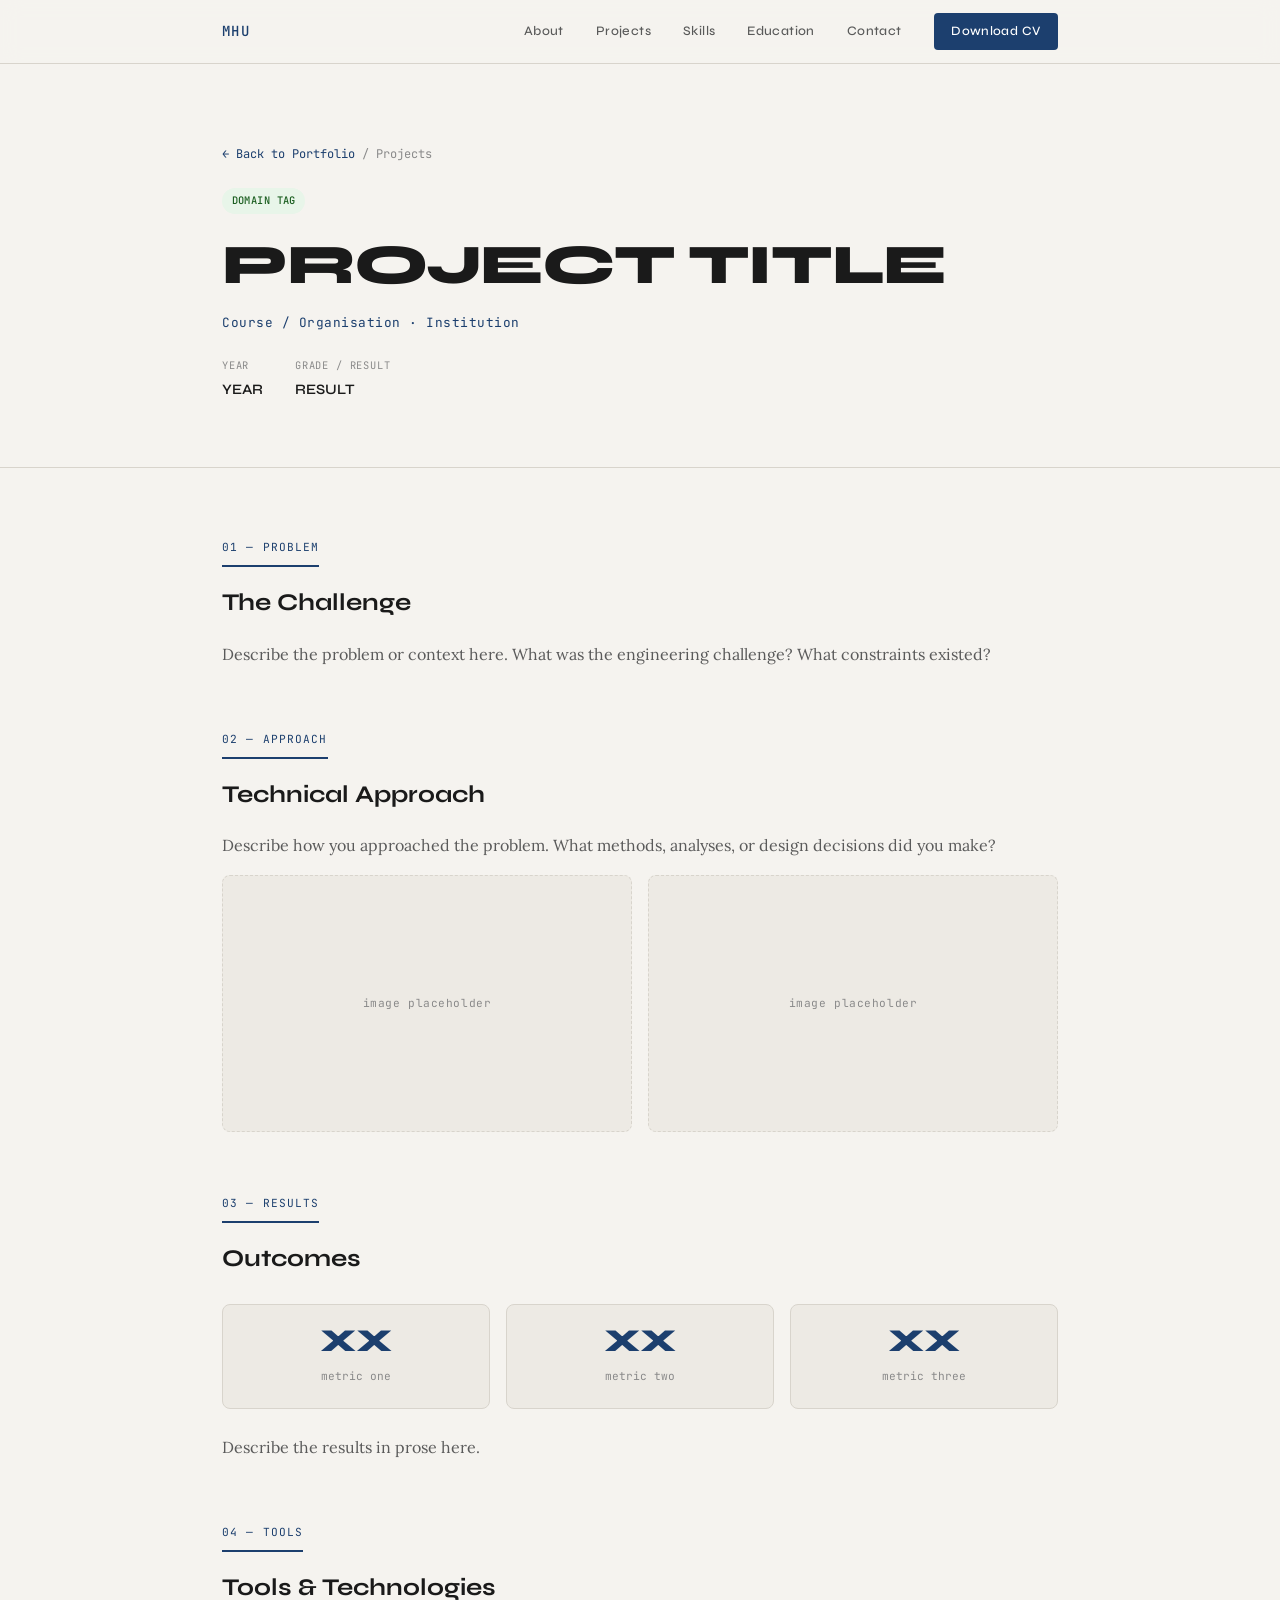
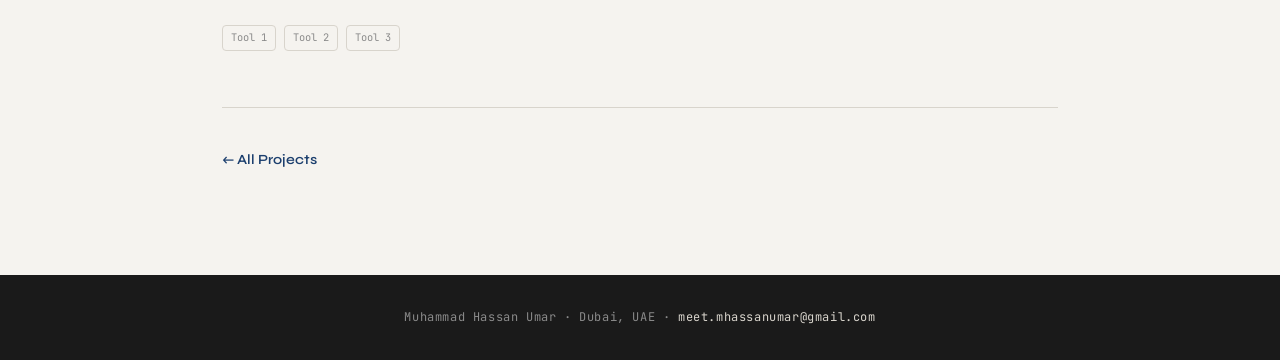
==== projects/_template.html @ 754d7f4f "Initial portfolio commit" ====
<!DOCTYPE html>
<html lang="en">
<head>
  <meta charset="UTF-8" />
  <meta name="viewport" content="width=device-width, initial-scale=1.0" />
  <title>PROJECT TITLE — Hassan Umar</title>
  <!-- UPDATE: Change "PROJECT TITLE" above to the actual project name -->
  <link rel="preconnect" href="https://fonts.googleapis.com" />
  <link rel="preconnect" href="https://fonts.gstatic.com" crossorigin />
  <link href="https://fonts.googleapis.com/css2?family=Syne:wght@400;500;600;700;800&family=Lora:ital,wght@0,400;0,500;1,400&family=JetBrains+Mono:wght@400;500&display=swap" rel="stylesheet" />
  <link rel="stylesheet" href="../style.css" />
</head>
<body class="project-page">

  <header class="nav" id="nav">
    <div class="nav-inner">
      <a href="../index.html" class="nav-logo">MHU</a>
      <nav class="nav-links">
        <a href="../index.html#about">About</a>
        <a href="../index.html#projects">Projects</a>
        <a href="../index.html#skills">Skills</a>
        <a href="../index.html#education">Education</a>
        <a href="../index.html#contact">Contact</a>
        <a href="../assets/cv/hassan-cv.pdf" class="btn-nav" target="_blank" rel="noopener">Download CV</a>
      </nav>
      <button class="nav-hamburger" id="hamburger" aria-label="Open menu">
        <span></span><span></span><span></span>
      </button>
    </div>
  </header>

  <div class="mobile-drawer" id="mobileDrawer">
    <button class="drawer-close" id="drawerClose" aria-label="Close menu">✕</button>
    <nav class="drawer-links">
      <a href="../index.html#about">About</a>
      <a href="../index.html#projects">Projects</a>
      <a href="../index.html#skills">Skills</a>
      <a href="../index.html#education">Education</a>
      <a href="../index.html#contact">Contact</a>
      <a href="../assets/cv/hassan-cv.pdf" class="btn-drawer" target="_blank" rel="noopener">Download CV</a>
    </nav>
  </div>
  <div class="drawer-overlay" id="drawerOverlay"></div>

  <main>
    <div class="project-hero">
      <div class="container">
        <p class="project-breadcrumb"><a href="../index.html">← Back to Portfolio</a> / Projects</p>

        <!-- TAGS: Choose from: tag-industry, tag-data, tag-design, tag-sustainability, tag-experimental, tag-aero, tag-computational, tag-manufacturing -->
        <div class="project-hero-tags">
          <span class="tag tag-design">DOMAIN TAG</span>
        </div>

        <h1 class="project-hero-title">PROJECT TITLE</h1>
        <p class="project-hero-org">Course / Organisation · Institution</p>

        <div class="project-hero-meta">
          <div class="project-meta-item">
            <span class="project-meta-label">Year</span>
            <span class="project-meta-value">YEAR</span>
          </div>
          <div class="project-meta-item">
            <span class="project-meta-label">Grade / Result</span>
            <span class="project-meta-value">RESULT</span>
          </div>
          <!-- Add or remove meta items as needed -->
        </div>
      </div>
    </div>

    <div class="project-body">
      <div class="container">

        <!-- SECTION 01: PROBLEM / CONTEXT -->
        <div class="project-section">
          <span class="project-section-label">01 — Problem</span>
          <h2>The Challenge</h2>
          <p>Describe the problem or context here. What was the engineering challenge? What constraints existed?</p>
        </div>

        <!-- SECTION 02: APPROACH / METHODOLOGY -->
        <div class="project-section">
          <span class="project-section-label">02 — Approach</span>
          <h2>Technical Approach</h2>
          <p>Describe how you approached the problem. What methods, analyses, or design decisions did you make?</p>

          <!-- ASSETS: Replace placeholder divs with <img> tags when you have images -->
          <!-- See README.md for exact instructions on adding images -->
          <div class="asset-grid">
            <div class="asset-placeholder">
              <!-- To add image: <img src="../assets/projects/YOUR-PROJECT-FOLDER/image1.jpg" alt="Description" /> -->
              <span class="mono">image placeholder</span>
            </div>
            <div class="asset-placeholder">
              <!-- To add image: <img src="../assets/projects/YOUR-PROJECT-FOLDER/image2.jpg" alt="Description" /> -->
              <span class="mono">image placeholder</span>
            </div>
          </div>
        </div>

        <!-- SECTION 03: RESULTS -->
        <div class="project-section">
          <span class="project-section-label">03 — Results</span>
          <h2>Outcomes</h2>

          <!-- RESULT NUMBERS: Fill in key quantitative results -->
          <div class="result-grid">
            <div class="result-card">
              <span class="result-num">XX</span>
              <span class="result-label">metric one</span>
            </div>
            <div class="result-card">
              <span class="result-num">XX</span>
              <span class="result-label">metric two</span>
            </div>
            <div class="result-card">
              <span class="result-num">XX</span>
              <span class="result-label">metric three</span>
            </div>
          </div>

          <p>Describe the results in prose here.</p>
        </div>

        <!-- SECTION 04: TOOLS -->
        <div class="project-section">
          <span class="project-section-label">04 — Tools</span>
          <h2>Tools &amp; Technologies</h2>
          <div class="tools-used">
            <span class="tool-tag">Tool 1</span>
            <span class="tool-tag">Tool 2</span>
            <span class="tool-tag">Tool 3</span>
          </div>
        </div>

        <!-- NAVIGATION -->
        <div class="project-nav">
          <a href="../index.html#projects" class="project-nav-back">← All Projects</a>
          <!-- Optional: link to next project -->
          <!-- <a href="next-project.html" class="card-link">Next Project →</a> -->
        </div>

      </div>
    </div>
  </main>

  <footer class="footer">
    <div class="container">
      <p class="mono footer-text">Muhammad Hassan Umar · Dubai, UAE · <a href="mailto:meet.mhassanumar@gmail.com">meet.mhassanumar@gmail.com</a></p>
    </div>
  </footer>

  <script src="../script.js"></script>
</body>
</html>
---- style.css ----
/* ============================================================
   MUHAMMAD HASSAN UMAR — PORTFOLIO
   style.css
   ============================================================ */

/* ── CSS VARIABLES ─────────────────────────────────────────── */
:root {
  --bg:           #F5F3EF;
  --bg-alt:       #EDEAE4;
  --text:         #1A1A1A;
  --text-sec:     #5A5A5A;
  --text-ter:     #8A8A8A;
  --accent:       #1C3F6E;
  --accent-light: #D6E4F5;
  --border:       #D8D4CC;
  --white:        #FFFFFF;

  --font-display: 'Syne', sans-serif;
  --font-body:    'Lora', serif;
  --font-mono:    'JetBrains Mono', monospace;

  --max-w:    900px;
  --radius:   4px;
  --radius-lg: 8px;

  --nav-h:    64px;
}

/* ── RESET ──────────────────────────────────────────────────── */
*, *::before, *::after { box-sizing: border-box; margin: 0; padding: 0; }
html { scroll-behavior: smooth; font-size: 16px; }
body {
  background: var(--bg);
  color: var(--text);
  font-family: var(--font-body);
  line-height: 1.7;
  -webkit-font-smoothing: antialiased;
}
img { max-width: 100%; display: block; }
a { color: inherit; text-decoration: none; }
ul { list-style: none; }

/* ── UTILITIES ──────────────────────────────────────────────── */
.mono {
  font-family: var(--font-mono);
  font-size: 0.75rem;
  letter-spacing: 0.05em;
}
.container {
  max-width: var(--max-w);
  margin: 0 auto;
  padding: 0 2rem;
}

/* ── BUTTONS ────────────────────────────────────────────────── */
.btn-primary {
  display: inline-block;
  background: var(--accent);
  color: var(--white);
  font-family: var(--font-display);
  font-size: 0.875rem;
  font-weight: 600;
  letter-spacing: 0.04em;
  padding: 0.75rem 1.75rem;
  border-radius: var(--radius);
  transition: background 0.2s, transform 0.15s;
}
.btn-primary:hover { background: #152f52; transform: translateY(-1px); }

.btn-secondary {
  display: inline-block;
  border: 1.5px solid var(--accent);
  color: var(--accent);
  font-family: var(--font-display);
  font-size: 0.875rem;
  font-weight: 600;
  letter-spacing: 0.04em;
  padding: 0.75rem 1.75rem;
  border-radius: var(--radius);
  transition: background 0.2s, color 0.2s, transform 0.15s;
}
.btn-secondary:hover {
  background: var(--accent);
  color: var(--white);
  transform: translateY(-1px);
}

.btn-large { padding: 1rem 2.25rem; font-size: 1rem; }

/* ── NAV ────────────────────────────────────────────────────── */
.nav {
  position: fixed;
  top: 0; left: 0; right: 0;
  height: var(--nav-h);
  background: rgba(245, 243, 239, 0.92);
  backdrop-filter: blur(10px);
  -webkit-backdrop-filter: blur(10px);
  border-bottom: 1px solid var(--border);
  z-index: 100;
  transition: transform 0.3s ease;
}
.nav.hidden { transform: translateY(-100%); }

.nav-inner {
  max-width: var(--max-w);
  margin: 0 auto;
  padding: 0 2rem;
  height: 100%;
  display: flex;
  align-items: center;
  justify-content: space-between;
}

.nav-logo {
  font-family: var(--font-mono);
  font-size: 0.875rem;
  font-weight: 500;
  color: var(--accent);
  letter-spacing: 0.1em;
}

.nav-links {
  display: flex;
  align-items: center;
  gap: 2rem;
}
.nav-links a {
  font-family: var(--font-display);
  font-size: 0.8125rem;
  font-weight: 500;
  color: var(--text-sec);
  letter-spacing: 0.03em;
  transition: color 0.2s;
}
.nav-links a:hover { color: var(--accent); }
.btn-nav {
  background: var(--accent) !important;
  color: var(--white) !important;
  font-size: 0.8rem !important;
  padding: 0.45rem 1.1rem;
  border-radius: var(--radius);
  transition: background 0.2s !important;
}
.btn-nav:hover { background: #152f52 !important; }

.nav-hamburger {
  display: none;
  flex-direction: column;
  gap: 5px;
  background: none;
  border: none;
  cursor: pointer;
  padding: 4px;
}
.nav-hamburger span {
  display: block;
  width: 22px;
  height: 2px;
  background: var(--text);
  border-radius: 2px;
  transition: 0.2s;
}

/* ── MOBILE DRAWER ──────────────────────────────────────────── */
.mobile-drawer {
  position: fixed;
  top: 0; right: -100%;
  width: min(320px, 85vw);
  height: 100%;
  background: var(--white);
  z-index: 200;
  padding: 3rem 2rem;
  transition: right 0.3s ease;
  display: flex;
  flex-direction: column;
}
.mobile-drawer.open { right: 0; }
.drawer-close {
  position: absolute;
  top: 1.25rem; right: 1.5rem;
  background: none;
  border: none;
  font-size: 1.2rem;
  cursor: pointer;
  color: var(--text-sec);
}
.drawer-links {
  display: flex;
  flex-direction: column;
  gap: 1.5rem;
  margin-top: 2rem;
}
.drawer-links a {
  font-family: var(--font-display);
  font-size: 1.125rem;
  font-weight: 600;
  color: var(--text);
  transition: color 0.2s;
}
.drawer-links a:hover { color: var(--accent); }
.btn-drawer {
  display: inline-block;
  margin-top: 0.5rem;
  background: var(--accent) !important;
  color: var(--white) !important;
  padding: 0.75rem 1.5rem;
  border-radius: var(--radius);
  font-size: 0.9rem !important;
  font-weight: 600;
  text-align: center;
}
.drawer-overlay {
  display: none;
  position: fixed;
  inset: 0;
  background: rgba(0,0,0,0.4);
  z-index: 150;
}
.drawer-overlay.active { display: block; }

/* ── HERO ───────────────────────────────────────────────────── */
.hero {
  min-height: 100vh;
  display: flex;
  flex-direction: column;
  justify-content: center;
  padding: calc(var(--nav-h) + 4rem) 2rem 4rem;
  position: relative;
}
.hero-inner {
  max-width: var(--max-w);
  margin: 0 auto;
  width: 100%;
}
.hero-tag {
  display: inline-flex;
  align-items: center;
  gap: 0.75rem;
  font-family: var(--font-mono);
  font-size: 0.75rem;
  color: var(--text-ter);
  letter-spacing: 0.08em;
  text-transform: uppercase;
  margin-bottom: 1.5rem;
  padding: 0.4rem 0.9rem;
  border: 1px solid var(--border);
  border-radius: 999px;
}
.hero-tag .mono { color: var(--accent); }

.hero-name {
  font-family: var(--font-display);
  font-size: clamp(3rem, 8vw, 6rem);
  font-weight: 800;
  line-height: 1.0;
  letter-spacing: -0.03em;
  color: var(--text);
  margin-bottom: 1.5rem;
}

.hero-sub {
  font-family: var(--font-display);
  font-size: 1rem;
  font-weight: 500;
  color: var(--accent);
  letter-spacing: 0.04em;
  text-transform: uppercase;
  margin-bottom: 1rem;
}

.hero-line {
  font-family: var(--font-body);
  font-size: 1.125rem;
  font-style: italic;
  color: var(--text-sec);
  max-width: 520px;
  margin-bottom: 2.5rem;
}

.hero-ctas {
  display: flex;
  gap: 1rem;
  flex-wrap: wrap;
  margin-bottom: 4rem;
}

.hero-stats {
  display: flex;
  align-items: center;
  gap: 2rem;
  flex-wrap: wrap;
}
.stat { display: flex; flex-direction: column; }
.stat-num {
  font-family: var(--font-display);
  font-size: 2rem;
  font-weight: 800;
  color: var(--accent);
  line-height: 1;
}
.stat-label {
  font-family: var(--font-mono);
  font-size: 0.7rem;
  color: var(--text-ter);
  letter-spacing: 0.08em;
  text-transform: uppercase;
  margin-top: 0.25rem;
}
.stat-divider {
  width: 1px;
  height: 40px;
  background: var(--border);
}

.hero-scroll-indicator {
  position: absolute;
  bottom: 2.5rem;
  left: 50%;
  transform: translateX(-50%);
  display: flex;
  flex-direction: column;
  align-items: center;
  gap: 0.5rem;
  color: var(--text-ter);
}
.hero-scroll-indicator .mono { font-size: 0.65rem; letter-spacing: 0.12em; text-transform: uppercase; }
.scroll-line {
  width: 1px;
  height: 40px;
  background: linear-gradient(to bottom, var(--text-ter), transparent);
  animation: scrollPulse 2s ease infinite;
}
@keyframes scrollPulse {
  0%, 100% { opacity: 0.4; }
  50% { opacity: 1; }
}

/* ── SECTIONS ───────────────────────────────────────────────── */
.section { padding: 6rem 0; }
.section-alt { background: var(--bg-alt); }

.section-header {
  display: flex;
  align-items: baseline;
  gap: 1rem;
  margin-bottom: 3rem;
  padding-bottom: 1.5rem;
  border-bottom: 1px solid var(--border);
}
.section-num { color: var(--text-ter); }
.section-title {
  font-family: var(--font-display);
  font-size: clamp(1.75rem, 4vw, 2.5rem);
  font-weight: 800;
  letter-spacing: -0.02em;
  color: var(--text);
}
.section-intro {
  font-size: 1rem;
  color: var(--text-sec);
  font-style: italic;
  margin-top: -1.5rem;
  margin-bottom: 2.5rem;
}

/* ── ABOUT ──────────────────────────────────────────────────── */
.about-grid {
  display: grid;
  grid-template-columns: 200px 1fr;
  gap: 3rem;
  align-items: start;
}
.about-photo-placeholder {
  width: 100%;
  aspect-ratio: 3/4;
  background: var(--bg-alt);
  border: 1.5px dashed var(--border);
  border-radius: var(--radius-lg);
  display: flex;
  align-items: center;
  justify-content: center;
  overflow: hidden;
}
.about-photo-placeholder img {
  width: 100%;
  height: 100%;
  object-fit: cover;
  border-radius: var(--radius-lg);
}
.photo-placeholder-inner {
  display: flex;
  flex-direction: column;
  align-items: center;
  gap: 0.5rem;
  color: var(--text-ter);
}
.about-text-col p {
  font-size: 1rem;
  color: var(--text-sec);
  margin-bottom: 1rem;
}
.about-lead {
  font-size: 1.125rem !important;
  color: var(--text) !important;
  font-weight: 500;
  font-style: italic;
}
.about-meta {
  margin-top: 2rem;
  padding-top: 1.5rem;
  border-top: 1px solid var(--border);
  display: flex;
  flex-direction: column;
  gap: 0.75rem;
}
.meta-item { display: flex; gap: 1.5rem; align-items: baseline; }
.meta-label { color: var(--text-ter); min-width: 80px; }
.meta-value {
  font-family: var(--font-display);
  font-size: 0.875rem;
  font-weight: 500;
  color: var(--text);
}

/* ── PROJECTS ───────────────────────────────────────────────── */
.projects-grid {
  display: grid;
  grid-template-columns: repeat(2, 1fr);
  gap: 1.5rem;
}
.project-card {
  background: var(--white);
  border: 1px solid var(--border);
  border-radius: var(--radius-lg);
  padding: 1.75rem;
  display: flex;
  flex-direction: column;
  gap: 0.75rem;
  transition: transform 0.2s, box-shadow 0.2s, border-color 0.2s;
}
.project-card:hover {
  transform: translateY(-3px);
  box-shadow: 0 8px 32px rgba(28, 63, 110, 0.1);
  border-color: var(--accent);
}

.card-header {
  display: flex;
  justify-content: space-between;
  align-items: flex-start;
  flex-wrap: wrap;
  gap: 0.5rem;
}
.card-tags { display: flex; gap: 0.5rem; flex-wrap: wrap; }
.tag {
  font-family: var(--font-mono);
  font-size: 0.65rem;
  font-weight: 500;
  padding: 0.25rem 0.6rem;
  border-radius: 999px;
  letter-spacing: 0.04em;
  text-transform: uppercase;
}
.tag-industry     { background: #FFF3E0; color: #E65100; }
.tag-data         { background: #E3F2FD; color: #0D47A1; }
.tag-design       { background: #E8F5E9; color: #1B5E20; }
.tag-sustainability { background: #E8F5E9; color: #2E7D32; }
.tag-experimental { background: #F3E5F5; color: #4A148C; }
.tag-aero         { background: #E0F2F1; color: #004D40; }
.tag-computational{ background: #FFF8E1; color: #E65100; }

.card-date { color: var(--text-ter); }

.card-title {
  font-family: var(--font-display);
  font-size: 1.125rem;
  font-weight: 700;
  color: var(--text);
  line-height: 1.3;
}
.card-org {
  font-family: var(--font-mono);
  font-size: 0.7rem;
  color: var(--accent);
  letter-spacing: 0.04em;
}
.card-desc {
  font-size: 0.875rem;
  color: var(--text-sec);
  line-height: 1.65;
  flex-grow: 1;
}

.card-results {
  display: flex;
  gap: 1rem;
  flex-wrap: wrap;
  padding: 0.75rem;
  background: var(--bg);
  border-radius: var(--radius);
  border: 1px solid var(--border);
}
.result-item { display: flex; flex-direction: column; }
.result-num {
  font-family: var(--font-display);
  font-size: 1.25rem;
  font-weight: 800;
  color: var(--accent);
  line-height: 1;
}
.result-label {
  font-family: var(--font-mono);
  font-size: 0.65rem;
  color: var(--text-ter);
  margin-top: 0.2rem;
  max-width: 130px;
  line-height: 1.3;
}

.card-footer {
  display: flex;
  justify-content: space-between;
  align-items: flex-end;
  flex-wrap: wrap;
  gap: 0.75rem;
  padding-top: 0.75rem;
  border-top: 1px solid var(--border);
  margin-top: auto;
}
.card-tools { display: flex; gap: 0.4rem; flex-wrap: wrap; }
.tool-tag {
  font-family: var(--font-mono);
  font-size: 0.65rem;
  color: var(--text-ter);
  padding: 0.2rem 0.5rem;
  border: 1px solid var(--border);
  border-radius: var(--radius);
}
.card-link {
  font-family: var(--font-display);
  font-size: 0.8rem;
  font-weight: 600;
  color: var(--accent);
  transition: gap 0.2s;
  white-space: nowrap;
}
.card-link:hover { text-decoration: underline; }

/* ── SKILLS ─────────────────────────────────────────────────── */
.skills-grid {
  display: grid;
  grid-template-columns: repeat(2, 1fr);
  gap: 2.5rem;
}
.skills-group-title {
  font-family: var(--font-display);
  font-size: 0.9rem;
  font-weight: 700;
  letter-spacing: 0.03em;
  color: var(--text);
  margin-bottom: 1rem;
  display: flex;
  align-items: center;
  gap: 0.75rem;
}
.skills-group-title .mono { color: var(--accent); }
.skills-list { display: flex; flex-direction: column; gap: 0.6rem; }
.skills-list li {
  font-size: 0.9rem;
  color: var(--text);
  padding-bottom: 0.6rem;
  border-bottom: 1px solid var(--border);
}
.skills-list li:last-child { border-bottom: none; }
.skill-note {
  font-family: var(--font-mono);
  font-size: 0.7rem;
  color: var(--text-ter);
}

/* ── EDUCATION ──────────────────────────────────────────────── */
.education-list { display: flex; flex-direction: column; gap: 0; }
.edu-item {
  display: grid;
  grid-template-columns: 200px 1fr;
  gap: 2.5rem;
  padding: 2.5rem 0;
  border-bottom: 1px solid var(--border);
}
.edu-item:first-child { padding-top: 0; }
.edu-item:last-child { border-bottom: none; }

.edu-meta { display: flex; flex-direction: column; gap: 0.25rem; padding-top: 0.25rem; }
.edu-date { color: var(--text-sec); }
.edu-location { font-family: var(--font-mono); font-size: 0.7rem; color: var(--text-ter); }

.edu-degree {
  font-family: var(--font-display);
  font-size: 1.0625rem;
  font-weight: 700;
  color: var(--text);
  margin-bottom: 0.25rem;
}
.edu-institution {
  font-family: var(--font-mono);
  font-size: 0.75rem;
  color: var(--accent);
  letter-spacing: 0.04em;
  margin-bottom: 0.75rem;
}
.edu-highlights { display: flex; gap: 0.5rem; flex-wrap: wrap; margin-bottom: 0.75rem; }
.edu-badge {
  font-family: var(--font-mono);
  font-size: 0.7rem;
  background: var(--accent-light);
  color: var(--accent);
  padding: 0.25rem 0.6rem;
  border-radius: 999px;
  font-weight: 500;
}
.edu-coursework {
  font-size: 0.85rem;
  color: var(--text-sec);
  line-height: 1.6;
}
.edu-coursework-label {
  display: block;
  color: var(--text-ter);
  margin-bottom: 0.25rem;
}

/* ── CONTACT ────────────────────────────────────────────────── */
.contact-grid {
  display: grid;
  grid-template-columns: 1fr 1fr;
  gap: 4rem;
  align-items: start;
}
.contact-lead {
  font-size: 1.0625rem;
  font-style: italic;
  color: var(--text-sec);
  margin-bottom: 2rem;
  line-height: 1.7;
}
.contact-links { display: flex; flex-direction: column; gap: 0; }
.contact-item {
  display: flex;
  flex-direction: column;
  padding: 1.25rem 0;
  border-bottom: 1px solid var(--border);
  transition: background 0.2s;
}
.contact-item:first-child { border-top: 1px solid var(--border); }
.contact-label { color: var(--text-ter); margin-bottom: 0.2rem; }
.contact-value {
  font-family: var(--font-display);
  font-size: 0.875rem;
  font-weight: 500;
  color: var(--accent);
  transition: text-decoration 0.1s;
}
.contact-item:hover .contact-value { text-decoration: underline; }

/* ── FOOTER ─────────────────────────────────────────────────── */
.footer {
  background: var(--text);
  padding: 2rem 0;
}
.footer-text {
  color: var(--text-ter);
  font-size: 0.75rem;
  text-align: center;
}
.footer-text a { color: var(--border); transition: color 0.2s; }
.footer-text a:hover { color: var(--white); }

/* ── PROJECT PAGE STYLES ────────────────────────────────────── */
.project-page { padding-top: var(--nav-h); }
.project-hero {
  padding: 5rem 0 4rem;
  border-bottom: 1px solid var(--border);
}
.project-breadcrumb {
  font-family: var(--font-mono);
  font-size: 0.75rem;
  color: var(--text-ter);
  margin-bottom: 1.5rem;
}
.project-breadcrumb a { color: var(--accent); }
.project-breadcrumb a:hover { text-decoration: underline; }
.project-hero-tags { display: flex; gap: 0.5rem; margin-bottom: 1.25rem; flex-wrap: wrap; }
.project-hero-title {
  font-family: var(--font-display);
  font-size: clamp(2rem, 5vw, 3.5rem);
  font-weight: 800;
  letter-spacing: -0.025em;
  line-height: 1.1;
  margin-bottom: 1rem;
}
.project-hero-org {
  font-family: var(--font-mono);
  font-size: 0.8rem;
  color: var(--accent);
  letter-spacing: 0.04em;
  margin-bottom: 1.5rem;
}
.project-hero-meta {
  display: flex;
  gap: 2rem;
  flex-wrap: wrap;
}
.project-meta-item { display: flex; flex-direction: column; }
.project-meta-label { font-family: var(--font-mono); font-size: 0.65rem; color: var(--text-ter); text-transform: uppercase; letter-spacing: 0.08em; margin-bottom: 0.2rem; }
.project-meta-value { font-family: var(--font-display); font-size: 0.9rem; font-weight: 600; color: var(--text); }

.project-body { padding: 4rem 0; }
.project-section { margin-bottom: 3.5rem; }
.project-section-label {
  font-family: var(--font-mono);
  font-size: 0.7rem;
  color: var(--accent);
  text-transform: uppercase;
  letter-spacing: 0.1em;
  margin-bottom: 1rem;
  padding-bottom: 0.5rem;
  border-bottom: 2px solid var(--accent);
  display: inline-block;
}
.project-section h2 {
  font-family: var(--font-display);
  font-size: 1.5rem;
  font-weight: 700;
  margin-bottom: 1rem;
  color: var(--text);
}
.project-section p {
  font-size: 1rem;
  color: var(--text-sec);
  margin-bottom: 0.75rem;
  line-height: 1.75;
}
.project-section ul {
  list-style: disc;
  padding-left: 1.5rem;
  color: var(--text-sec);
}
.project-section ul li { margin-bottom: 0.5rem; font-size: 0.95rem; }

.asset-grid {
  display: grid;
  grid-template-columns: repeat(2, 1fr);
  gap: 1rem;
  margin-top: 1rem;
}
.asset-placeholder {
  background: var(--bg-alt);
  border: 1.5px dashed var(--border);
  border-radius: var(--radius-lg);
  aspect-ratio: 16/10;
  display: flex;
  align-items: center;
  justify-content: center;
  flex-direction: column;
  gap: 0.5rem;
  color: var(--text-ter);
}
.asset-placeholder .mono { font-size: 0.7rem; }
.asset-placeholder img {
  width: 100%;
  height: 100%;
  object-fit: contain;
  border-radius: var(--radius-lg);
}

.result-grid {
  display: grid;
  grid-template-columns: repeat(3, 1fr);
  gap: 1rem;
  margin: 1.5rem 0;
}
.result-card {
  background: var(--bg-alt);
  border: 1px solid var(--border);
  border-radius: var(--radius-lg);
  padding: 1.25rem;
  text-align: center;
}
.result-card .result-num { font-size: 2rem; display: block; margin-bottom: 0.25rem; }
.result-card .result-label { font-family: var(--font-mono); font-size: 0.7rem; color: var(--text-ter); }

.tools-used {
  display: flex;
  flex-wrap: wrap;
  gap: 0.5rem;
  margin-top: 0.75rem;
}

.project-nav {
  padding: 2.5rem 0;
  border-top: 1px solid var(--border);
  display: flex;
  justify-content: space-between;
  align-items: center;
}
.project-nav-back {
  font-family: var(--font-display);
  font-size: 0.875rem;
  font-weight: 600;
  color: var(--accent);
}
.project-nav-back:hover { text-decoration: underline; }

.confidential-note {
  background: #FFF8E1;
  border: 1px solid #FFE082;
  border-radius: var(--radius);
  padding: 0.75rem 1rem;
  font-family: var(--font-mono);
  font-size: 0.75rem;
  color: #795548;
  margin-top: 0.75rem;
}

/* ── RESPONSIVE ─────────────────────────────────────────────── */
@media (max-width: 768px) {
  :root { --nav-h: 56px; }

  .nav-links { display: none; }
  .nav-hamburger { display: flex; }

  .hero { padding-top: calc(var(--nav-h) + 2.5rem); }
  .hero-name { font-size: clamp(2.5rem, 12vw, 4rem); }

  .about-grid { grid-template-columns: 1fr; }
  .about-photo-col { max-width: 160px; }

  .projects-grid { grid-template-columns: 1fr; }

  .skills-grid { grid-template-columns: 1fr; }

  .edu-item { grid-template-columns: 1fr; gap: 0.5rem; }
  .edu-meta { flex-direction: row; gap: 1rem; }

  .contact-grid { grid-template-columns: 1fr; gap: 2.5rem; }

  .result-grid { grid-template-columns: repeat(2, 1fr); }
  .asset-grid { grid-template-columns: 1fr; }

  .hero-stats { gap: 1.25rem; }

  .container { padding: 0 1.25rem; }
  .section { padding: 4rem 0; }
}

@media (max-width: 480px) {
  .hero-name { font-size: 2.5rem; }
  .hero-ctas { flex-direction: column; }
  .hero-ctas a { text-align: center; }
  .result-grid { grid-template-columns: 1fr; }
}
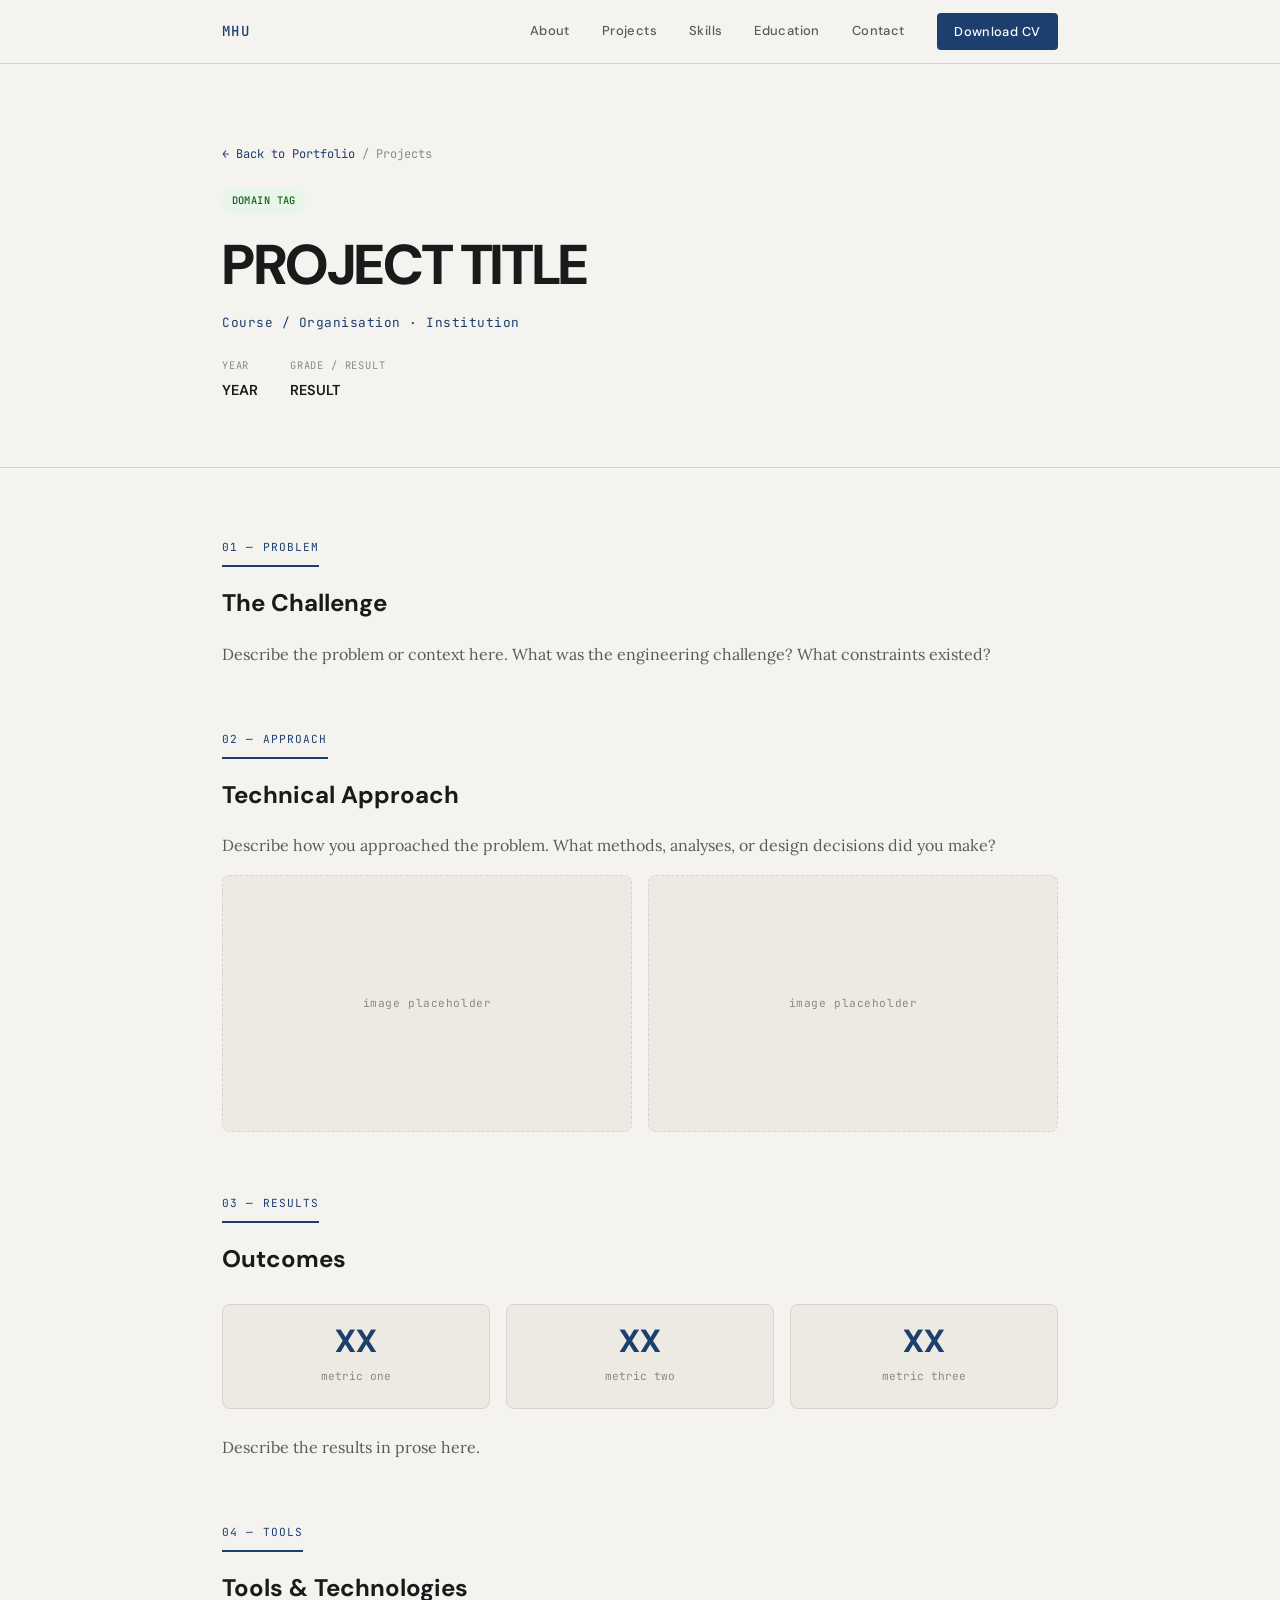
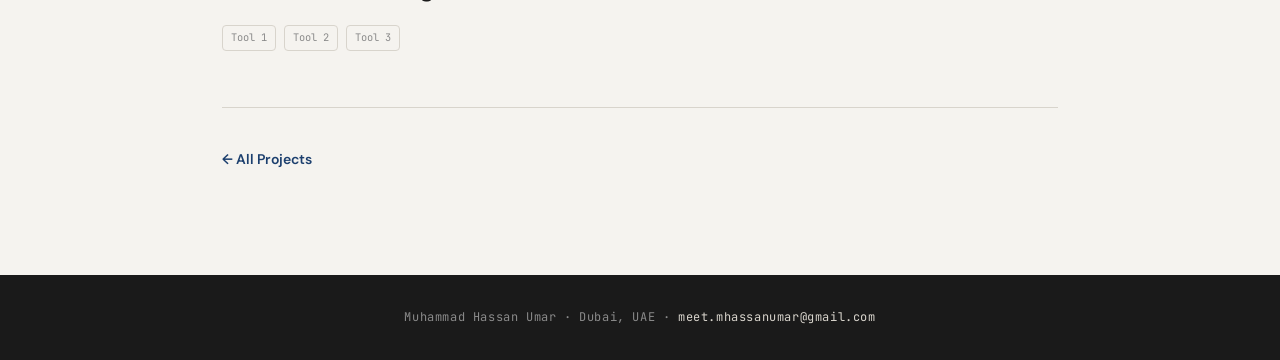
==== commit 31b0d0fb: "Added certificate of Outstanding Performance, Adjusted sizing" ====
--- a/projects/_template.html
+++ b/projects/_template.html
@@ -7,7 +7,7 @@
   <!-- UPDATE: Change "PROJECT TITLE" above to the actual project name -->
   <link rel="preconnect" href="https://fonts.googleapis.com" />
   <link rel="preconnect" href="https://fonts.gstatic.com" crossorigin />
-  <link href="https://fonts.googleapis.com/css2?family=Syne:wght@400;500;600;700;800&family=Lora:ital,wght@0,400;0,500;1,400&family=JetBrains+Mono:wght@400;500&display=swap" rel="stylesheet" />
+  <link href="https://fonts.googleapis.com/css2?family=DM+Sans:ital,opsz,wght@0,9..40,400;0,9..40,500;0,9..40,600;0,9..40,700;0,9..40,800;1,9..40,400&family=Lora:ital,wght@0,400;0,500;1,400&family=JetBrains+Mono:wght@400;500&display=swap" rel="stylesheet" />
   <link rel="stylesheet" href="../style.css" />
 </head>
 <body class="project-page">
--- a/style.css
+++ b/style.css
@@ -15,7 +15,7 @@
   --border:       #D8D4CC;
   --white:        #FFFFFF;
 
-  --font-display: 'Syne', sans-serif;
+  --font-display: 'DM Sans', sans-serif;
   --font-body:    'Lora', serif;
   --font-mono:    'JetBrains Mono', monospace;
 
